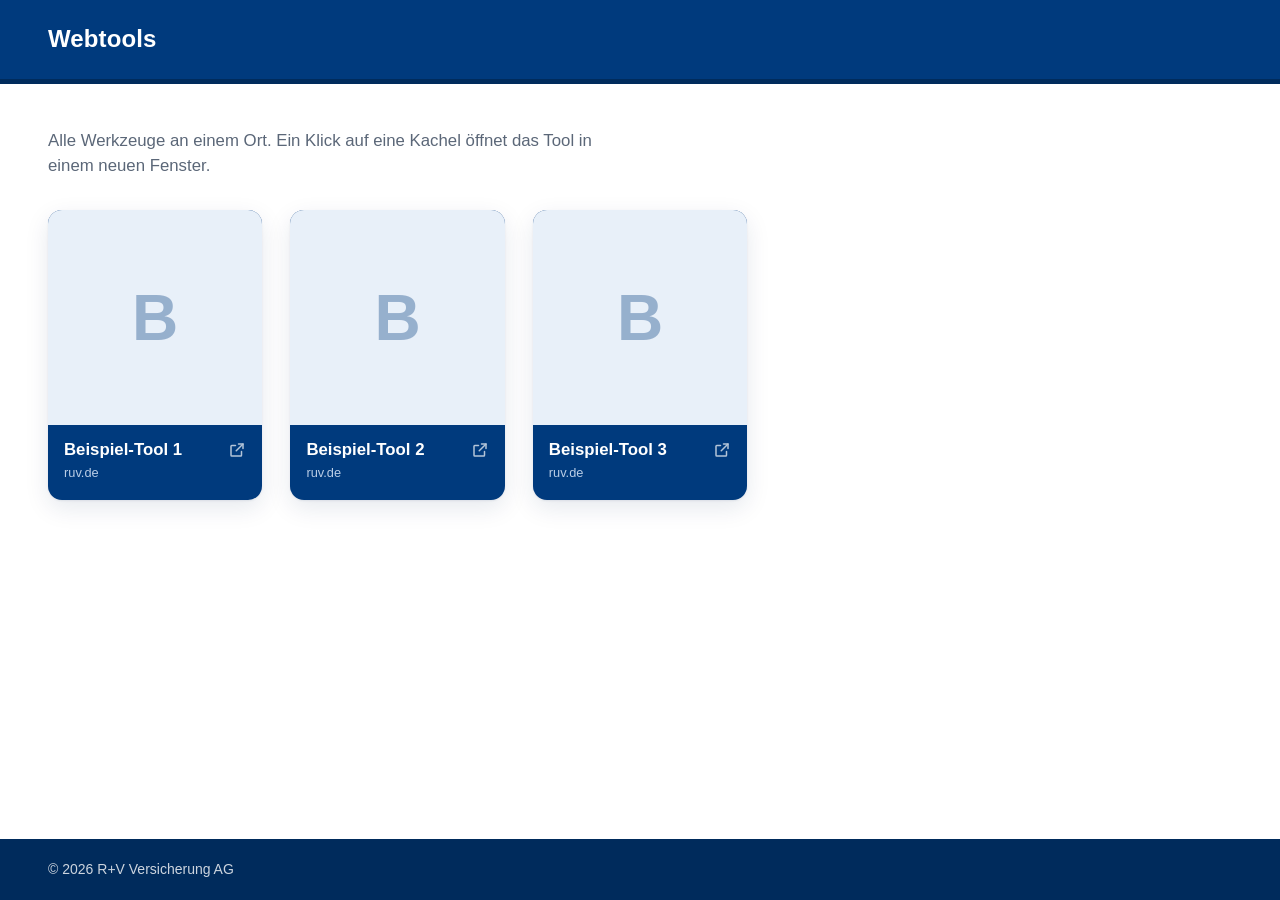
==== index.html @ e9f1e535 "Projekt aus webtools-repo.zip entpackt Inhalt der hochgeladenen ZIP (Webtools-Übersicht) als normale" ====
<!DOCTYPE html>
<html lang="de">
<head>
<meta charset="UTF-8">
<meta name="viewport" content="width=device-width, initial-scale=1">
<title>Webtools</title>
<link rel="stylesheet" href="assets/rv.css">
</head>
<body>
<header class="seitenkopf">
  <div class="innen">
    <div class="logo" id="logo"></div>
    <h1 id="seitentitel">Webtools</h1>
  </div>
</header>

<main>
  <p class="einleitung" id="einleitung"></p>
  <div class="raster" id="raster" aria-live="polite"></div>
</main>

<footer class="seitenfuss">
  <div class="innen" id="fusszeile">
    <span>© <span id="jahr"></span> R+V Versicherung AG</span>
  </div>
</footer>

<div class="meldung" id="meldung" role="status"></div>

<script src="assets/gemeinsam.js"></script>
<script>
(function(){
  var raster = document.getElementById("raster");

  WT.laden().then(function(cfg){
    WT.kopfAnwenden(cfg);
    document.title = cfg.titel;
    document.getElementById("einleitung").textContent = cfg.einleitung;
    raster.innerHTML = cfg.kacheln.length
      ? cfg.kacheln.map(WT.kachelHtml).join("")
      : '<div class="leer">Hier erscheinen bald die ersten Tools.</div>';
  }).catch(function(){
    WT.kopfAnwenden(WT.STANDARD);
    raster.innerHTML = '<div class="leer">Die Kacheln konnten nicht geladen werden. Bitte die Seite über den Webserver aufrufen und prüfen, ob daten/kacheln.json vorhanden ist.</div>';
  });

  /* Versteckter Zugang zu den Einstellungen */
  function einstellungen(){ location.href = "einstellungen.html"; }
  document.addEventListener("keydown", function(e){
    if (e.ctrlKey && e.altKey && e.key && e.key.toLowerCase() === "m"){ e.preventDefault(); einstellungen(); }
  });
  var klicks = 0, timer;
  document.getElementById("fusszeile").addEventListener("click", function(){
    klicks++; clearTimeout(timer);
    timer = setTimeout(function(){ klicks = 0; }, 1500);
    if (klicks >= 5) einstellungen();
  });
  if (location.hash === "#einstellungen") einstellungen();
})();
</script>
</body>
</html>
---- assets/rv.css ----
/* =====================================================================
   Webtools-Übersicht – Gestaltung im R+V-Stil
   Farbwerte bei Bedarf an das offizielle Brandbook angleichen.
   ===================================================================== */
:root{
  --rv-blau:#003A7D;
  --rv-blau-dunkel:#002B5C;
  --rv-blau-mittel:#0B5CAD;
  --rv-blau-hell:#E8F0F9;
  --rv-blau-text:#B9CDE6;
  --rv-orange:#F07D00;
  --text:#1A2433;
  --text-leise:#5B6778;
  --linie:#DCE3EC;
  --weiss:#FFFFFF;
  --gefahr:#B3261E;
  --erfolg:#1E7B3A;
  --radius:14px;
  --schatten:0 1px 2px rgba(0,43,92,.08),0 8px 24px rgba(0,43,92,.10);
  --schatten-hoch:0 2px 4px rgba(0,43,92,.10),0 16px 36px rgba(0,43,92,.18);
  /* Hausschrift eintragen, sobald per @font-face eingebunden */
  --schrift:"RV Sans","Source Sans Pro","Segoe UI",Arial,Helvetica,sans-serif;
}
*,*::before,*::after{box-sizing:border-box}
html,body{margin:0}
body{font-family:var(--schrift);color:var(--text);background:var(--weiss);line-height:1.5;
  min-height:100vh;display:flex;flex-direction:column;-webkit-font-smoothing:antialiased}
img{max-width:100%}

/* ---------- Kopf ---------- */
.seitenkopf{background:var(--rv-blau);color:var(--weiss);box-shadow:inset 0 -5px 0 var(--rv-blau-dunkel)}
.seitenkopf .innen{max-width:1240px;margin:0 auto;padding:18px 28px 23px;display:flex;align-items:center;gap:24px;min-height:84px}
.logo{display:flex;align-items:center;height:48px}
.logo img{max-height:48px;max-width:190px;display:block}
.logo:empty{display:none}
.seitenkopf h1{margin:0;font-size:1.5rem;font-weight:600;letter-spacing:.005em;line-height:1.2}
.seitenkopf .unterzeile{display:block;font-size:.9rem;font-weight:400;color:var(--rv-blau-text)}
.seitenkopf .aktionen{margin-left:auto;display:flex;gap:10px}

/* ---------- Inhalt ---------- */
main{flex:1;width:100%;max-width:1240px;margin:0 auto;padding:44px 28px 64px}
.einleitung{margin:0 0 32px;color:var(--text-leise);font-size:1.05rem;max-width:62ch}

/* ---------- Kacheln ---------- */
.raster{display:grid;grid-template-columns:repeat(auto-fill,minmax(200px,1fr));gap:28px}
.kachel{position:relative;display:flex;flex-direction:column;background:var(--rv-blau);color:var(--weiss);
  border-radius:var(--radius);overflow:hidden;text-decoration:none;box-shadow:var(--schatten);
  transition:transform .18s ease,box-shadow .18s ease}
.kachel::after{content:"";position:absolute;left:0;right:0;bottom:0;height:4px;background:var(--rv-orange);
  transform:scaleX(0);transform-origin:left;transition:transform .22s ease}
.kachel:hover{transform:translateY(-4px);box-shadow:var(--schatten-hoch)}
.kachel:hover::after,.kachel:focus-visible::after{transform:scaleX(1)}
.kachel:focus-visible{outline:3px solid var(--rv-orange);outline-offset:3px}
.kachel .bild{aspect-ratio:1/1;background:var(--rv-blau-hell);display:flex;align-items:center;justify-content:center;overflow:hidden}
.kachel .bild img{width:100%;height:100%;object-fit:cover;display:block}
.initiale{font-size:4rem;font-weight:700;color:var(--rv-blau);opacity:.35;line-height:1}
.kachel .inhalt{display:flex;align-items:flex-start;gap:10px;padding:14px 16px 18px}
.kachel .texte{flex:1;min-width:0}
.kachel h2{margin:0;font-size:1.05rem;font-weight:600;line-height:1.3}
.kachel .url{display:block;margin-top:2px;font-size:.8rem;color:var(--rv-blau-text);overflow:hidden;text-overflow:ellipsis;white-space:nowrap}
.kachel .extern{flex-shrink:0;width:18px;height:18px;margin-top:2px;opacity:.7}
.leer{padding:56px 24px;text-align:center;color:var(--text-leise);border:1px dashed var(--linie);border-radius:var(--radius)}

/* ---------- Fuß ---------- */
.seitenfuss{background:var(--rv-blau-dunkel);color:rgba(255,255,255,.8);font-size:.875rem}
.seitenfuss .innen{max-width:1240px;margin:0 auto;padding:20px 28px;display:flex;gap:16px;flex-wrap:wrap;justify-content:space-between;user-select:none;-webkit-user-select:none}

/* ---------- Bedienelemente ---------- */
.knopf{font:inherit;font-size:.95rem;font-weight:600;cursor:pointer;border-radius:8px;padding:9px 16px;
  border:1px solid var(--rv-blau);background:var(--weiss);color:var(--rv-blau);text-decoration:none;
  display:inline-flex;align-items:center;gap:8px;transition:background .15s,color .15s,border-color .15s}
.knopf:hover{background:var(--rv-blau-hell)}
.knopf.primaer{background:var(--rv-blau);color:var(--weiss)}
.knopf.primaer:hover{background:var(--rv-blau-mittel);border-color:var(--rv-blau-mittel)}
.knopf.akzent{background:var(--rv-orange);border-color:var(--rv-orange);color:var(--weiss)}
.knopf.akzent:hover{background:#D86F00;border-color:#D86F00}
.knopf.hell{background:transparent;border-color:rgba(255,255,255,.55);color:var(--weiss)}
.knopf.hell:hover{background:rgba(255,255,255,.12)}
.knopf.gefahr{border-color:var(--gefahr);color:var(--gefahr)}
.knopf.gefahr:hover{background:#FBECEB}
.knopf.klein{padding:6px 10px;font-size:.85rem;font-weight:500}
.knopf.symbol{padding:6px 9px;min-width:34px;justify-content:center}
.knopf:disabled{opacity:.45;cursor:default}
.knopf:focus-visible,input:focus-visible,textarea:focus-visible{outline:3px solid var(--rv-orange);outline-offset:2px}

label{display:block;font-size:.875rem;font-weight:600;margin:16px 0 6px}
input[type=text],input[type=url],textarea{width:100%;padding:10px 12px;border:1px solid var(--linie);border-radius:8px;font:inherit;color:var(--text);background:var(--weiss)}
input[type=text]:focus,input[type=url]:focus,textarea:focus{border-color:var(--rv-blau-mittel)}
textarea{resize:vertical;min-height:70px}
.hinweis{font-size:.85rem;color:var(--text-leise);margin:6px 0 0}
.versteckt{display:none !important}

/* ---------- Einstellungen ---------- */
.statusleiste{position:sticky;top:0;z-index:20;background:var(--weiss);border-bottom:1px solid var(--linie)}
.statusleiste .innen{max-width:1240px;margin:0 auto;padding:12px 28px;display:flex;align-items:center;gap:12px;flex-wrap:wrap}
.statustext{display:flex;align-items:center;gap:8px;font-size:.95rem;margin-right:auto}
.punkt{width:10px;height:10px;border-radius:50%;background:var(--erfolg);flex-shrink:0}
.punkt.offen{background:var(--rv-orange)}

.einst-raster{display:grid;grid-template-columns:minmax(0,1.15fr) minmax(0,1fr);gap:28px;align-items:start}
@media (max-width:920px){.einst-raster{grid-template-columns:1fr}}
.feld{background:var(--weiss);border:1px solid var(--linie);border-radius:var(--radius);padding:24px}
.feld + .feld{margin-top:28px}
.feld h2{margin:0;font-size:1.2rem;color:var(--rv-blau)}
.feldkopf{display:flex;align-items:center;justify-content:space-between;gap:12px;margin-bottom:16px}

.liste{list-style:none;margin:0;padding:0;display:flex;flex-direction:column;gap:8px}
.eintrag{display:flex;align-items:center;gap:12px;padding:10px 12px;border:1px solid var(--linie);border-radius:10px;background:var(--weiss);transition:border-color .15s,background .15s}
.eintrag.aktiv{border-color:var(--rv-blau);background:var(--rv-blau-hell)}
.eintrag.ziehen{opacity:.4}
.eintrag.ziel{border-color:var(--rv-orange);box-shadow:0 0 0 2px rgba(240,125,0,.25)}
.griff{cursor:grab;color:var(--text-leise);font-size:1.1rem;line-height:1;padding:4px;user-select:none}
.mini{width:48px;height:48px;border-radius:8px;object-fit:cover;background:var(--rv-blau-hell);flex-shrink:0;display:flex;align-items:center;justify-content:center;color:var(--rv-blau);font-weight:700}
.eintrag .texte{flex:1;min-width:0}
.eintrag .titel{font-weight:600;overflow:hidden;text-overflow:ellipsis;white-space:nowrap}
.eintrag .url{font-size:.8rem;color:var(--text-leise);overflow:hidden;text-overflow:ellipsis;white-space:nowrap}
.eintrag .knoepfe{display:flex;gap:6px;flex-wrap:wrap;justify-content:flex-end}
@media (max-width:560px){.eintrag{flex-wrap:wrap}.eintrag .knoepfe{width:100%}}

.bildfeld{display:flex;gap:18px;align-items:center;flex-wrap:wrap}
.bildvorschau{width:140px;height:140px;border-radius:12px;background:var(--rv-blau-hell);overflow:hidden;display:flex;align-items:center;justify-content:center;flex-shrink:0;border:1px solid var(--linie);color:var(--text-leise);font-size:.85rem;text-align:center;padding:0}
.bildvorschau img{width:100%;height:100%;object-fit:cover}
.bildknoepfe{display:flex;flex-direction:column;gap:8px;align-items:flex-start}
.formfuss{display:flex;gap:10px;flex-wrap:wrap;margin-top:24px;padding-top:20px;border-top:1px solid var(--linie)}

.logovorschau{height:56px;min-width:120px;padding:8px 12px;border-radius:8px;background:var(--rv-blau);display:inline-flex;align-items:center;color:var(--rv-blau-text);font-size:.85rem}
.logovorschau img{max-height:40px}

/* ---------- Zuschnitt-Dialog ---------- */
dialog.zuschnitt{border:none;border-radius:18px;padding:0;width:min(480px,94vw);box-shadow:0 24px 64px rgba(0,20,50,.35)}
dialog.zuschnitt::backdrop{background:rgba(0,27,60,.6)}
.zuschnitt .kopfzeile{background:var(--rv-blau);color:var(--weiss);padding:16px 22px}
.zuschnitt .kopfzeile h3{margin:0;font-size:1.1rem}
.zuschnitt .kopfzeile p{margin:2px 0 0;font-size:.85rem;color:var(--rv-blau-text)}
.zuschnitt .koerper{padding:20px 22px}
.buehne{position:relative;width:100%;aspect-ratio:1/1;border-radius:12px;overflow:hidden;background:#0d1b2e;cursor:grab;touch-action:none}
.buehne.aktiv{cursor:grabbing}
.buehne canvas{width:100%;height:100%;display:block}
.buehne .drittel{position:absolute;inset:0;pointer-events:none;border-radius:12px;box-shadow:inset 0 0 0 2px rgba(255,255,255,.85);
  background-image:linear-gradient(90deg,transparent calc(33.333% - .5px),rgba(255,255,255,.4) calc(33.333% - .5px),rgba(255,255,255,.4) calc(33.333% + .5px),transparent calc(33.333% + .5px),transparent calc(66.666% - .5px),rgba(255,255,255,.4) calc(66.666% - .5px),rgba(255,255,255,.4) calc(66.666% + .5px),transparent calc(66.666% + .5px)),
  linear-gradient(transparent calc(33.333% - .5px),rgba(255,255,255,.4) calc(33.333% - .5px),rgba(255,255,255,.4) calc(33.333% + .5px),transparent calc(33.333% + .5px),transparent calc(66.666% - .5px),rgba(255,255,255,.4) calc(66.666% - .5px),rgba(255,255,255,.4) calc(66.666% + .5px),transparent calc(66.666% + .5px))}
.zoomzeile{display:flex;align-items:center;gap:12px;margin-top:16px}
.zoomzeile input{flex:1;accent-color:var(--rv-blau)}
.zoomzeile span{color:var(--text-leise);font-size:1.15rem;width:18px;text-align:center;user-select:none}
.zuschnitt .fuss{display:flex;justify-content:flex-end;gap:10px;padding:0 22px 20px}

.meldung{position:fixed;left:50%;bottom:28px;transform:translateX(-50%) translateY(20px);opacity:0;pointer-events:none;
  background:var(--rv-blau-dunkel);color:var(--weiss);padding:12px 20px;border-radius:10px;box-shadow:var(--schatten-hoch);
  max-width:90vw;z-index:1000;transition:opacity .2s,transform .2s}
.meldung.sichtbar{opacity:1;transform:translateX(-50%) translateY(0)}
.meldung.fehler{background:var(--gefahr)}

@media (max-width:600px){
  .seitenkopf h1{font-size:1.2rem}
  main{padding:28px 18px 48px}
  .seitenkopf .innen,.seitenfuss .innen,.statusleiste .innen{padding-left:18px;padding-right:18px}
  .raster{grid-template-columns:repeat(auto-fill,minmax(150px,1fr));gap:18px}
}
@media (prefers-reduced-motion:reduce){
  .kachel,.kachel::after,.meldung{transition:none}
  .kachel:hover{transform:none}
}
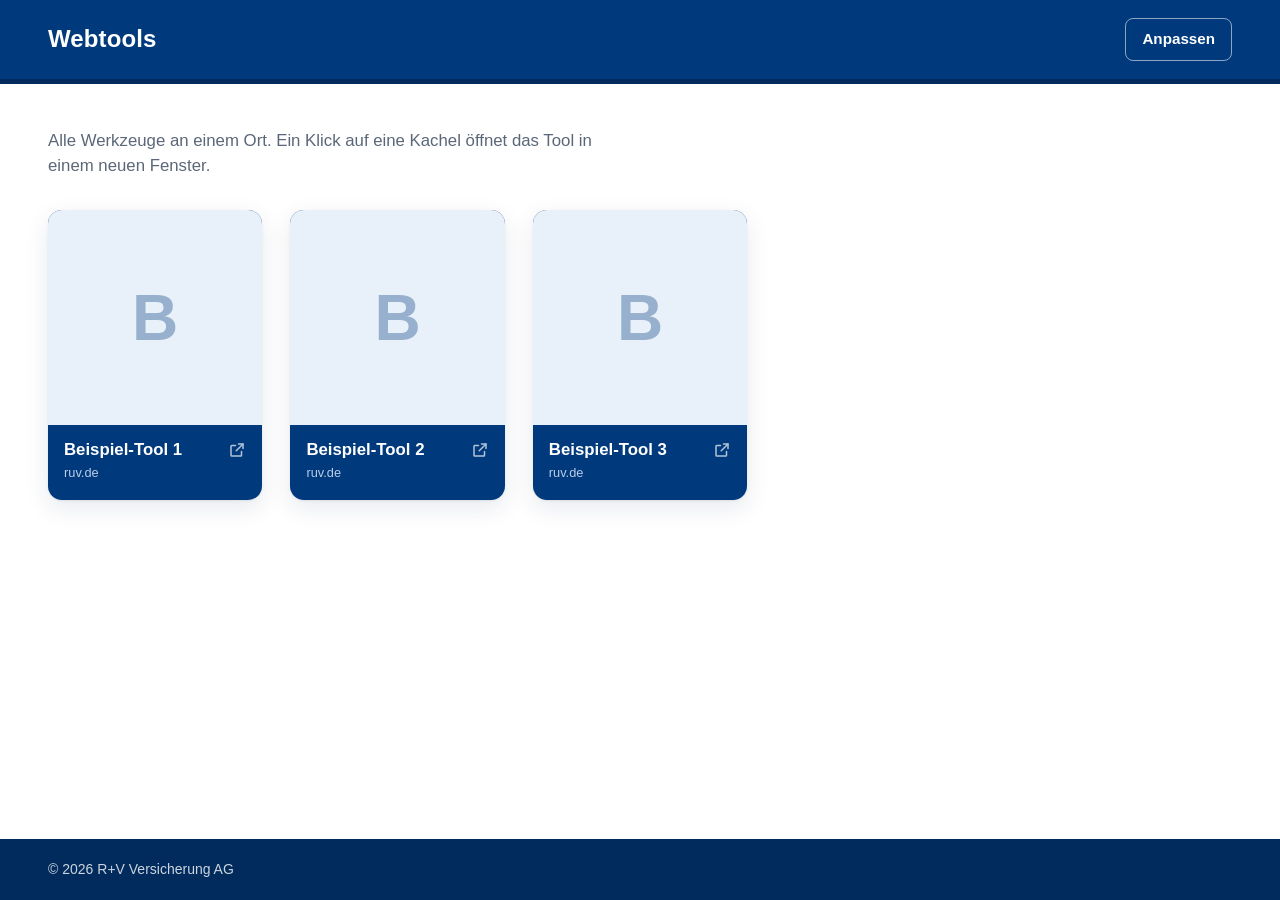
==== commit 4a0bcee3: "Knopf „Anpassen“ auf der Übersicht Die Einstellungen sind jetzt direkt über einen sichtbaren Knopf o" ====
--- a/index.html
+++ b/index.html
@@ -11,6 +11,7 @@
   <div class="innen">
     <div class="logo" id="logo"></div>
     <h1 id="seitentitel">Webtools</h1>
+    <div class="aktionen"><a class="knopf hell" href="einstellungen.html">Anpassen</a></div>
   </div>
 </header>
 
@@ -44,7 +45,7 @@
     raster.innerHTML = '<div class="leer">Die Kacheln konnten nicht geladen werden. Bitte die Seite über den Webserver aufrufen und prüfen, ob daten/kacheln.json vorhanden ist.</div>';
   });
 
-  /* Versteckter Zugang zu den Einstellungen */
+  /* Zusätzliche Wege zu den Einstellungen (neben dem Knopf „Anpassen“) */
   function einstellungen(){ location.href = "einstellungen.html"; }
   document.addEventListener("keydown", function(e){
     if (e.ctrlKey && e.altKey && e.key && e.key.toLowerCase() === "m"){ e.preventDefault(); einstellungen(); }
--- a/assets/rv.css
+++ b/assets/rv.css
@@ -78,14 +78,16 @@
 .knopf.hell:hover{background:rgba(255,255,255,.12)}
 .knopf.gefahr{border-color:var(--gefahr);color:var(--gefahr)}
 .knopf.gefahr:hover{background:#FBECEB}
+.knopf.gefahr-voll{background:var(--gefahr);border-color:var(--gefahr);color:var(--weiss)}
+.knopf.gefahr-voll:hover{background:#8F1E18;border-color:#8F1E18}
 .knopf.klein{padding:6px 10px;font-size:.85rem;font-weight:500}
 .knopf.symbol{padding:6px 9px;min-width:34px;justify-content:center}
 .knopf:disabled{opacity:.45;cursor:default}
 .knopf:focus-visible,input:focus-visible,textarea:focus-visible{outline:3px solid var(--rv-orange);outline-offset:2px}
 
 label{display:block;font-size:.875rem;font-weight:600;margin:16px 0 6px}
-input[type=text],input[type=url],textarea{width:100%;padding:10px 12px;border:1px solid var(--linie);border-radius:8px;font:inherit;color:var(--text);background:var(--weiss)}
-input[type=text]:focus,input[type=url]:focus,textarea:focus{border-color:var(--rv-blau-mittel)}
+input[type=text],input[type=url],input[type=password],textarea{width:100%;padding:10px 12px;border:1px solid var(--linie);border-radius:8px;font:inherit;color:var(--text);background:var(--weiss)}
+input[type=text]:focus,input[type=url]:focus,input[type=password]:focus,textarea:focus{border-color:var(--rv-blau-mittel)}
 textarea{resize:vertical;min-height:70px}
 .hinweis{font-size:.85rem;color:var(--text-leise);margin:6px 0 0}
 .versteckt{display:none !important}
@@ -96,6 +98,8 @@
 .statustext{display:flex;align-items:center;gap:8px;font-size:.95rem;margin-right:auto}
 .punkt{width:10px;height:10px;border-radius:50%;background:var(--erfolg);flex-shrink:0}
 .punkt.offen{background:var(--rv-orange)}
+
+.serverhinweis{margin:0 0 28px;padding:12px 16px;border:1px solid var(--rv-orange);border-left-width:5px;border-radius:8px;background:#FFF4E6;font-size:.95rem}
 
 .einst-raster{display:grid;grid-template-columns:minmax(0,1.15fr) minmax(0,1fr);gap:28px;align-items:start}
 @media (max-width:920px){.einst-raster{grid-template-columns:1fr}}
@@ -109,7 +113,8 @@
 .eintrag.aktiv{border-color:var(--rv-blau);background:var(--rv-blau-hell)}
 .eintrag.ziehen{opacity:.4}
 .eintrag.ziel{border-color:var(--rv-orange);box-shadow:0 0 0 2px rgba(240,125,0,.25)}
-.griff{cursor:grab;color:var(--text-leise);font-size:1.1rem;line-height:1;padding:4px;user-select:none}
+.griff{cursor:grab;color:var(--text-leise);font-size:1.1rem;line-height:1;padding:8px 6px;margin:-4px 0;user-select:none;-webkit-user-select:none;touch-action:none}
+.eintrag.ziehen .griff{cursor:grabbing}
 .mini{width:48px;height:48px;border-radius:8px;object-fit:cover;background:var(--rv-blau-hell);flex-shrink:0;display:flex;align-items:center;justify-content:center;color:var(--rv-blau);font-weight:700}
 .eintrag .texte{flex:1;min-width:0}
 .eintrag .titel{font-weight:600;overflow:hidden;text-overflow:ellipsis;white-space:nowrap}
@@ -126,13 +131,16 @@
 .logovorschau{height:56px;min-width:120px;padding:8px 12px;border-radius:8px;background:var(--rv-blau);display:inline-flex;align-items:center;color:var(--rv-blau-text);font-size:.85rem}
 .logovorschau img{max-height:40px}
 
-/* ---------- Zuschnitt-Dialog ---------- */
-dialog.zuschnitt{border:none;border-radius:18px;padding:0;width:min(480px,94vw);box-shadow:0 24px 64px rgba(0,20,50,.35)}
-dialog.zuschnitt::backdrop{background:rgba(0,27,60,.6)}
-.zuschnitt .kopfzeile{background:var(--rv-blau);color:var(--weiss);padding:16px 22px}
-.zuschnitt .kopfzeile h3{margin:0;font-size:1.1rem}
+/* ---------- Dialoge (Zuschnitt, Passwort) ---------- */
+dialog.zuschnitt,dialog.fenster{border:none;border-radius:18px;padding:0;width:min(480px,94vw);box-shadow:0 24px 64px rgba(0,20,50,.35)}
+dialog.fenster{width:min(400px,94vw)}
+dialog.zuschnitt::backdrop,dialog.fenster::backdrop{background:rgba(0,27,60,.6)}
+.zuschnitt .kopfzeile,.fenster .kopfzeile{background:var(--rv-blau);color:var(--weiss);padding:16px 22px}
+.zuschnitt .kopfzeile h3,.fenster .kopfzeile h3{margin:0;font-size:1.1rem}
 .zuschnitt .kopfzeile p{margin:2px 0 0;font-size:.85rem;color:var(--rv-blau-text)}
-.zuschnitt .koerper{padding:20px 22px}
+.zuschnitt .koerper,.fenster .koerper{padding:20px 22px}
+.fenster .koerper .hinweis{margin:0}
+.fragetext{margin:0;white-space:pre-line;line-height:1.5}
 .buehne{position:relative;width:100%;aspect-ratio:1/1;border-radius:12px;overflow:hidden;background:#0d1b2e;cursor:grab;touch-action:none}
 .buehne.aktiv{cursor:grabbing}
 .buehne canvas{width:100%;height:100%;display:block}
@@ -142,7 +150,7 @@
 .zoomzeile{display:flex;align-items:center;gap:12px;margin-top:16px}
 .zoomzeile input{flex:1;accent-color:var(--rv-blau)}
 .zoomzeile span{color:var(--text-leise);font-size:1.15rem;width:18px;text-align:center;user-select:none}
-.zuschnitt .fuss{display:flex;justify-content:flex-end;gap:10px;padding:0 22px 20px}
+.zuschnitt .fuss,.fenster .fuss{display:flex;justify-content:flex-end;gap:10px;padding:0 22px 20px}
 
 .meldung{position:fixed;left:50%;bottom:28px;transform:translateX(-50%) translateY(20px);opacity:0;pointer-events:none;
   background:var(--rv-blau-dunkel);color:var(--weiss);padding:12px 20px;border-radius:10px;box-shadow:var(--schatten-hoch);
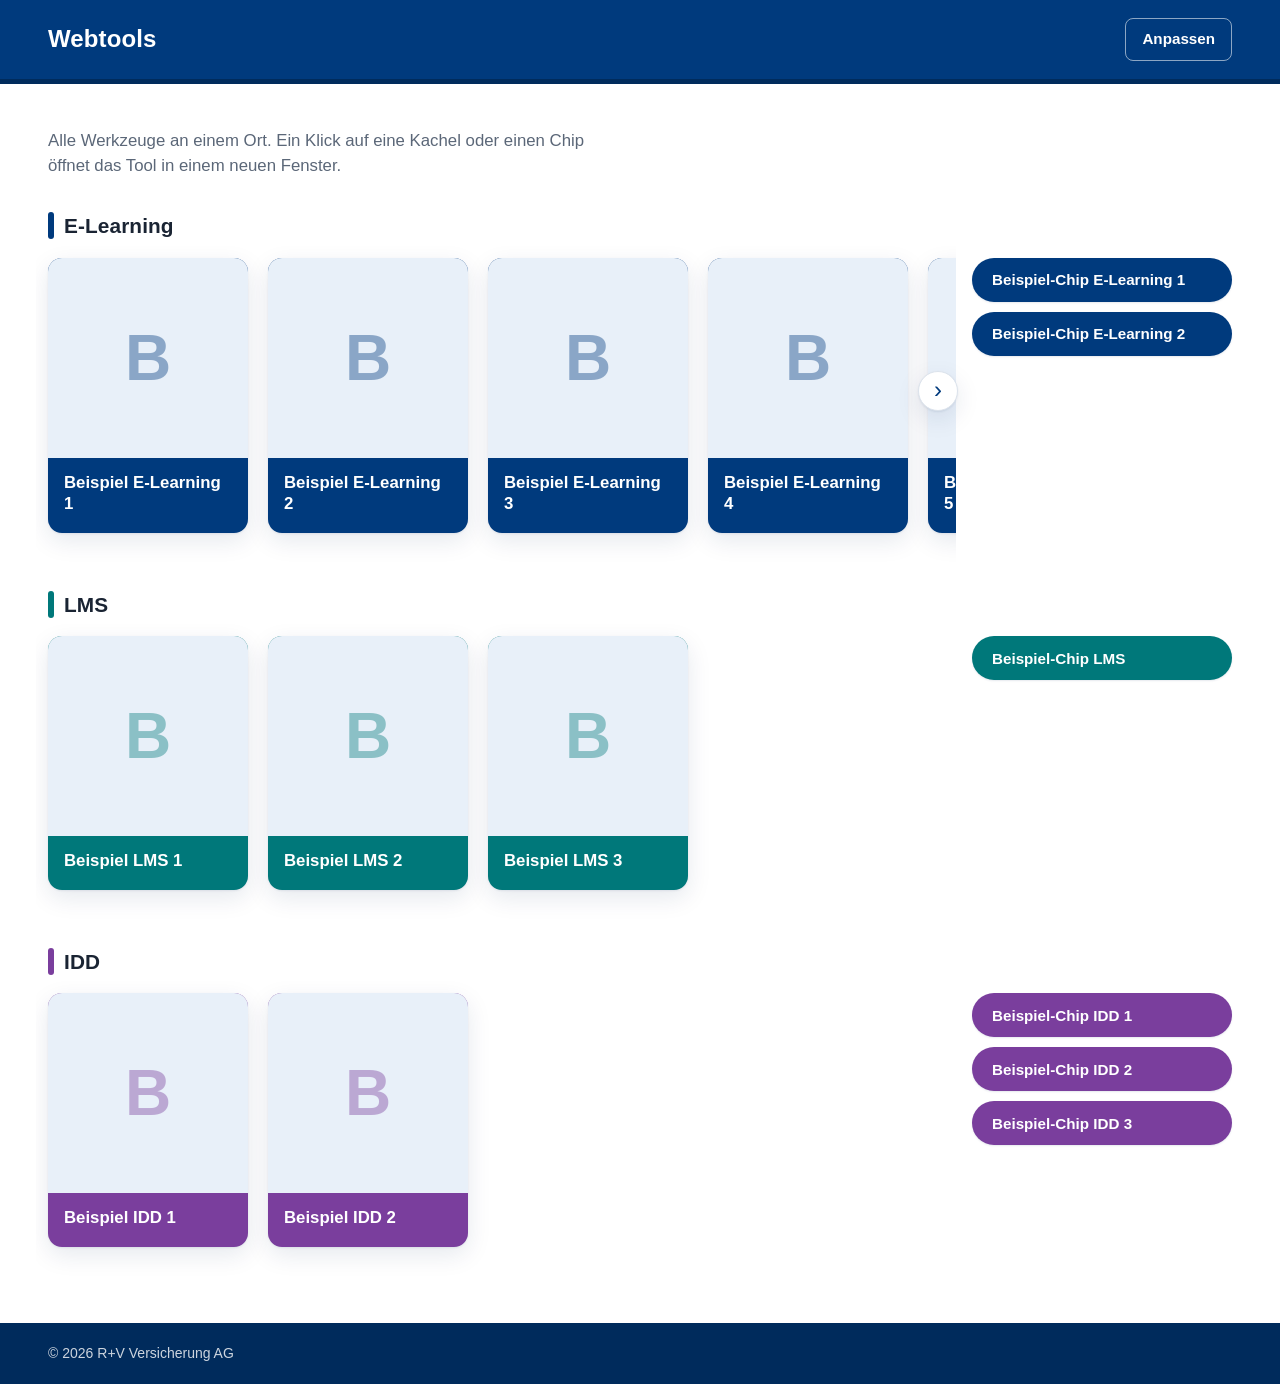
==== commit dca14e7c: "Kategorien E-Learning, LMS und IDD mit Kachelreihen und Chips Übersicht: - Je Kategorie eine Reihe (" ====
--- a/index.html
+++ b/index.html
@@ -17,7 +17,7 @@
 
 <main>
   <p class="einleitung" id="einleitung"></p>
-  <div class="raster" id="raster" aria-live="polite"></div>
+  <div class="uebersicht" id="uebersicht" aria-live="polite"></div>
 </main>
 
 <footer class="seitenfuss">
@@ -31,18 +31,17 @@
 <script src="assets/gemeinsam.js"></script>
 <script>
 (function(){
-  var raster = document.getElementById("raster");
+  var uebersicht = document.getElementById("uebersicht");
 
   WT.laden().then(function(cfg){
     WT.kopfAnwenden(cfg);
     document.title = cfg.titel;
     document.getElementById("einleitung").textContent = cfg.einleitung;
-    raster.innerHTML = cfg.kacheln.length
-      ? cfg.kacheln.map(WT.kachelHtml).join("")
-      : '<div class="leer">Hier erscheinen bald die ersten Tools.</div>';
+    uebersicht.innerHTML = WT.uebersichtHtml(cfg);
+    WT.reihenAktivieren(uebersicht);
   }).catch(function(){
     WT.kopfAnwenden(WT.STANDARD);
-    raster.innerHTML = '<div class="leer">Die Kacheln konnten nicht geladen werden. Bitte die Seite über den Webserver aufrufen und prüfen, ob daten/kacheln.json vorhanden ist.</div>';
+    uebersicht.innerHTML = '<div class="leer">Die Kacheln konnten nicht geladen werden. Bitte die Seite über den Webserver aufrufen und prüfen, ob daten/kacheln.json vorhanden ist.</div>';
   });
 
   /* Zusätzliche Wege zu den Einstellungen (neben dem Knopf „Anpassen“) */
--- a/assets/rv.css
+++ b/assets/rv.css
@@ -41,9 +41,32 @@
 main{flex:1;width:100%;max-width:1240px;margin:0 auto;padding:44px 28px 64px}
 .einleitung{margin:0 0 32px;color:var(--text-leise);font-size:1.05rem;max-width:62ch}
 
+/* ---------- Übersicht: eine Reihe je Kategorie ---------- */
+.uebersicht{display:flex;flex-direction:column;gap:44px}
+.kategorie{--kat:var(--rv-blau);--kat-text:var(--weiss);min-width:0}
+.kat-titel{display:flex;align-items:center;gap:10px;margin:0 0 16px;font-size:1.3rem;font-weight:700;color:var(--text);letter-spacing:.005em}
+.kat-titel::before{content:"";width:6px;height:1.3em;border-radius:3px;background:var(--kat)}
+.kat-inhalt{display:grid;grid-template-columns:minmax(0,1fr) 260px;gap:28px;align-items:start}
+.kategorie.ohne-chips .kat-inhalt,.kategorie.ohne-kacheln .kat-inhalt{grid-template-columns:minmax(0,1fr)}
+.kategorie.ohne-kacheln .chips{max-width:360px}
+
+/* Kachelspur: waagerecht blätterbar */
+.reihe{position:relative;min-width:0}
+.spur{display:flex;gap:20px;overflow-x:auto;scroll-snap-type:x mandatory;scroll-padding:0 12px;padding:12px 12px 34px;margin:-12px -12px -22px;
+  scrollbar-width:thin;scrollbar-color:var(--linie) transparent;overscroll-behavior-x:contain}
+.spur::-webkit-scrollbar{height:8px}
+.spur::-webkit-scrollbar-thumb{background:var(--linie);border-radius:4px}
+.blaettern{position:absolute;top:calc(50% - 30px);z-index:2;width:40px;height:40px;border-radius:50%;border:1px solid var(--linie);
+  background:var(--weiss);color:var(--rv-blau);font:inherit;font-size:1.5rem;line-height:1;cursor:pointer;box-shadow:var(--schatten);
+  display:flex;align-items:center;justify-content:center;padding:0 0 3px}
+.blaettern[hidden]{display:none}
+.blaettern:hover{background:var(--rv-blau-hell)}
+.blaettern:focus-visible{outline:3px solid var(--rv-orange);outline-offset:2px}
+.blaettern.zurueck{left:-14px}
+.blaettern.vor{right:-14px}
+
 /* ---------- Kacheln ---------- */
-.raster{display:grid;grid-template-columns:repeat(auto-fill,minmax(200px,1fr));gap:28px}
-.kachel{position:relative;display:flex;flex-direction:column;background:var(--rv-blau);color:var(--weiss);
+.kachel{position:relative;flex:0 0 200px;scroll-snap-align:start;display:flex;flex-direction:column;background:var(--kat);color:var(--kat-text);
   border-radius:var(--radius);overflow:hidden;text-decoration:none;box-shadow:var(--schatten);
   transition:transform .18s ease,box-shadow .18s ease}
 .kachel::after{content:"";position:absolute;left:0;right:0;bottom:0;height:4px;background:var(--rv-orange);
@@ -53,13 +76,26 @@
 .kachel:focus-visible{outline:3px solid var(--rv-orange);outline-offset:3px}
 .kachel .bild{aspect-ratio:1/1;background:var(--rv-blau-hell);display:flex;align-items:center;justify-content:center;overflow:hidden}
 .kachel .bild img{width:100%;height:100%;object-fit:cover;display:block}
-.initiale{font-size:4rem;font-weight:700;color:var(--rv-blau);opacity:.35;line-height:1}
-.kachel .inhalt{display:flex;align-items:flex-start;gap:10px;padding:14px 16px 18px}
-.kachel .texte{flex:1;min-width:0}
-.kachel h2{margin:0;font-size:1.05rem;font-weight:600;line-height:1.3}
-.kachel .url{display:block;margin-top:2px;font-size:.8rem;color:var(--rv-blau-text);overflow:hidden;text-overflow:ellipsis;white-space:nowrap}
-.kachel .extern{flex-shrink:0;width:18px;height:18px;margin-top:2px;opacity:.7}
+.initiale{font-size:4rem;font-weight:700;color:var(--kat);opacity:.4;line-height:1}
+.kachel .inhalt{flex:1;padding:14px 16px 18px}
+.kachel h3{margin:0;font-size:1.05rem;font-weight:600;line-height:1.3;overflow-wrap:anywhere}
+
+/* ---------- Chips ---------- */
+.chips{list-style:none;margin:0;padding:0;display:flex;flex-direction:column;gap:10px}
+.chip{display:flex;align-items:center;min-height:44px;padding:10px 20px;border-radius:999px;background:var(--kat);color:var(--kat-text);
+  font-weight:600;font-size:.95rem;line-height:1.3;text-decoration:none;box-shadow:0 1px 2px rgba(0,43,92,.10);
+  transition:transform .15s ease,box-shadow .15s ease,filter .15s ease}
+.chip span{overflow-wrap:anywhere}
+.chip:hover{transform:translateX(3px);box-shadow:var(--schatten);filter:brightness(1.08)}
+.chip:focus-visible{outline:3px solid var(--rv-orange);outline-offset:2px}
+
 .leer{padding:56px 24px;text-align:center;color:var(--text-leise);border:1px dashed var(--linie);border-radius:var(--radius)}
+
+@media (max-width:760px){
+  .kat-inhalt{grid-template-columns:minmax(0,1fr)}
+  .kategorie.ohne-kacheln .chips{max-width:none}
+  .blaettern{display:none}
+}
 
 /* ---------- Fuß ---------- */
 .seitenfuss{background:var(--rv-blau-dunkel);color:rgba(255,255,255,.8);font-size:.875rem}
@@ -83,11 +119,11 @@
 .knopf.klein{padding:6px 10px;font-size:.85rem;font-weight:500}
 .knopf.symbol{padding:6px 9px;min-width:34px;justify-content:center}
 .knopf:disabled{opacity:.45;cursor:default}
-.knopf:focus-visible,input:focus-visible,textarea:focus-visible{outline:3px solid var(--rv-orange);outline-offset:2px}
+.knopf:focus-visible,input:focus-visible,select:focus-visible,textarea:focus-visible{outline:3px solid var(--rv-orange);outline-offset:2px}
 
 label{display:block;font-size:.875rem;font-weight:600;margin:16px 0 6px}
-input[type=text],input[type=url],input[type=password],textarea{width:100%;padding:10px 12px;border:1px solid var(--linie);border-radius:8px;font:inherit;color:var(--text);background:var(--weiss)}
-input[type=text]:focus,input[type=url]:focus,input[type=password]:focus,textarea:focus{border-color:var(--rv-blau-mittel)}
+input[type=text],input[type=url],select,textarea{width:100%;padding:10px 12px;border:1px solid var(--linie);border-radius:8px;font:inherit;color:var(--text);background:var(--weiss)}
+input[type=text]:focus,input[type=url]:focus,select:focus,textarea:focus{border-color:var(--rv-blau-mittel)}
 textarea{resize:vertical;min-height:70px}
 .hinweis{font-size:.85rem;color:var(--text-leise);margin:6px 0 0}
 .versteckt{display:none !important}
@@ -122,6 +158,34 @@
 .eintrag .knoepfe{display:flex;gap:6px;flex-wrap:wrap;justify-content:flex-end}
 @media (max-width:560px){.eintrag{flex-wrap:wrap}.eintrag .knoepfe{width:100%}}
 
+/* Gruppen nach Kategorie */
+.gruppe{--kat:var(--rv-blau);--kat-text:var(--weiss)}
+.gruppe + .gruppe{margin-top:22px}
+.gruppenkopf{display:flex;align-items:center;gap:8px;margin:0 0 10px;font-size:1rem;color:var(--text)}
+.gruppenkopf::before{content:"";width:5px;height:1.1em;border-radius:3px;background:var(--kat)}
+.untergruppe + .untergruppe{margin-top:12px}
+.unterkopf{font-size:.75rem;font-weight:600;letter-spacing:.06em;text-transform:uppercase;color:var(--text-leise);margin:0 0 6px}
+.gruppe-leer{margin:0;padding:10px 12px;border:1px dashed var(--linie);border-radius:10px;color:var(--text-leise);font-size:.875rem}
+.mini.chipmini{height:22px;border-radius:999px;background:var(--kat)}
+.eintrag .mini:not(img){color:var(--kat)}
+
+/* Kategorien: Farbtöne */
+.kategorienliste{display:flex;flex-direction:column;gap:10px;margin-top:12px}
+.katzeile{display:flex;align-items:center;gap:10px;flex-wrap:wrap}
+.katprobe{flex:1 1 140px;min-width:0;padding:8px 16px;border-radius:999px;background:var(--kat);color:var(--kat-text);font-weight:600;font-size:.95rem}
+.katzeile input[type=color]{width:44px;height:38px;padding:3px;border:1px solid var(--linie);border-radius:8px;background:var(--weiss);cursor:pointer}
+.katzeile .hexfeld{width:96px;font-family:ui-monospace,Consolas,monospace;font-size:.9rem;text-transform:uppercase}
+.hexfeld.ungueltig{border-color:var(--gefahr)}
+@media (max-width:600px){.katprobe{flex-basis:100%}}
+
+/* Art: Kachel oder Chip */
+.umschalter{border:none;margin:0;padding:0;display:flex;flex-wrap:wrap;gap:8px}
+.umschalter legend{display:block;font-size:.875rem;font-weight:600;margin:0 0 6px;padding:0}
+.umschalter label{display:inline-flex;align-items:center;gap:8px;margin:0;padding:8px 14px;border:1px solid var(--linie);border-radius:8px;font-weight:600;cursor:pointer}
+.umschalter label:has(input:checked){border-color:var(--rv-blau);background:var(--rv-blau-hell)}
+.umschalter input{accent-color:var(--rv-blau);margin:0}
+.umschalter .erklaerung{font-weight:400;font-size:.8rem;color:var(--text-leise)}
+
 .bildfeld{display:flex;gap:18px;align-items:center;flex-wrap:wrap}
 .bildvorschau{width:140px;height:140px;border-radius:12px;background:var(--rv-blau-hell);overflow:hidden;display:flex;align-items:center;justify-content:center;flex-shrink:0;border:1px solid var(--linie);color:var(--text-leise);font-size:.85rem;text-align:center;padding:0}
 .bildvorschau img{width:100%;height:100%;object-fit:cover}
@@ -131,7 +195,7 @@
 .logovorschau{height:56px;min-width:120px;padding:8px 12px;border-radius:8px;background:var(--rv-blau);display:inline-flex;align-items:center;color:var(--rv-blau-text);font-size:.85rem}
 .logovorschau img{max-height:40px}
 
-/* ---------- Dialoge (Zuschnitt, Passwort) ---------- */
+/* ---------- Dialoge (Zuschnitt, Rückfragen) ---------- */
 dialog.zuschnitt,dialog.fenster{border:none;border-radius:18px;padding:0;width:min(480px,94vw);box-shadow:0 24px 64px rgba(0,20,50,.35)}
 dialog.fenster{width:min(400px,94vw)}
 dialog.zuschnitt::backdrop,dialog.fenster::backdrop{background:rgba(0,27,60,.6)}
@@ -162,9 +226,12 @@
   .seitenkopf h1{font-size:1.2rem}
   main{padding:28px 18px 48px}
   .seitenkopf .innen,.seitenfuss .innen,.statusleiste .innen{padding-left:18px;padding-right:18px}
-  .raster{grid-template-columns:repeat(auto-fill,minmax(150px,1fr));gap:18px}
+  .kachel{flex-basis:160px}
+  .spur{gap:14px;margin-left:-18px;margin-right:-18px;padding-left:18px;padding-right:18px;scroll-padding:0 18px}
+  .uebersicht{gap:36px}
 }
 @media (prefers-reduced-motion:reduce){
-  .kachel,.kachel::after,.meldung{transition:none}
-  .kachel:hover{transform:none}
-}
+  .kachel,.kachel::after,.chip,.meldung{transition:none}
+  .kachel:hover,.chip:hover{transform:none}
+  .spur{scroll-behavior:auto}
+}
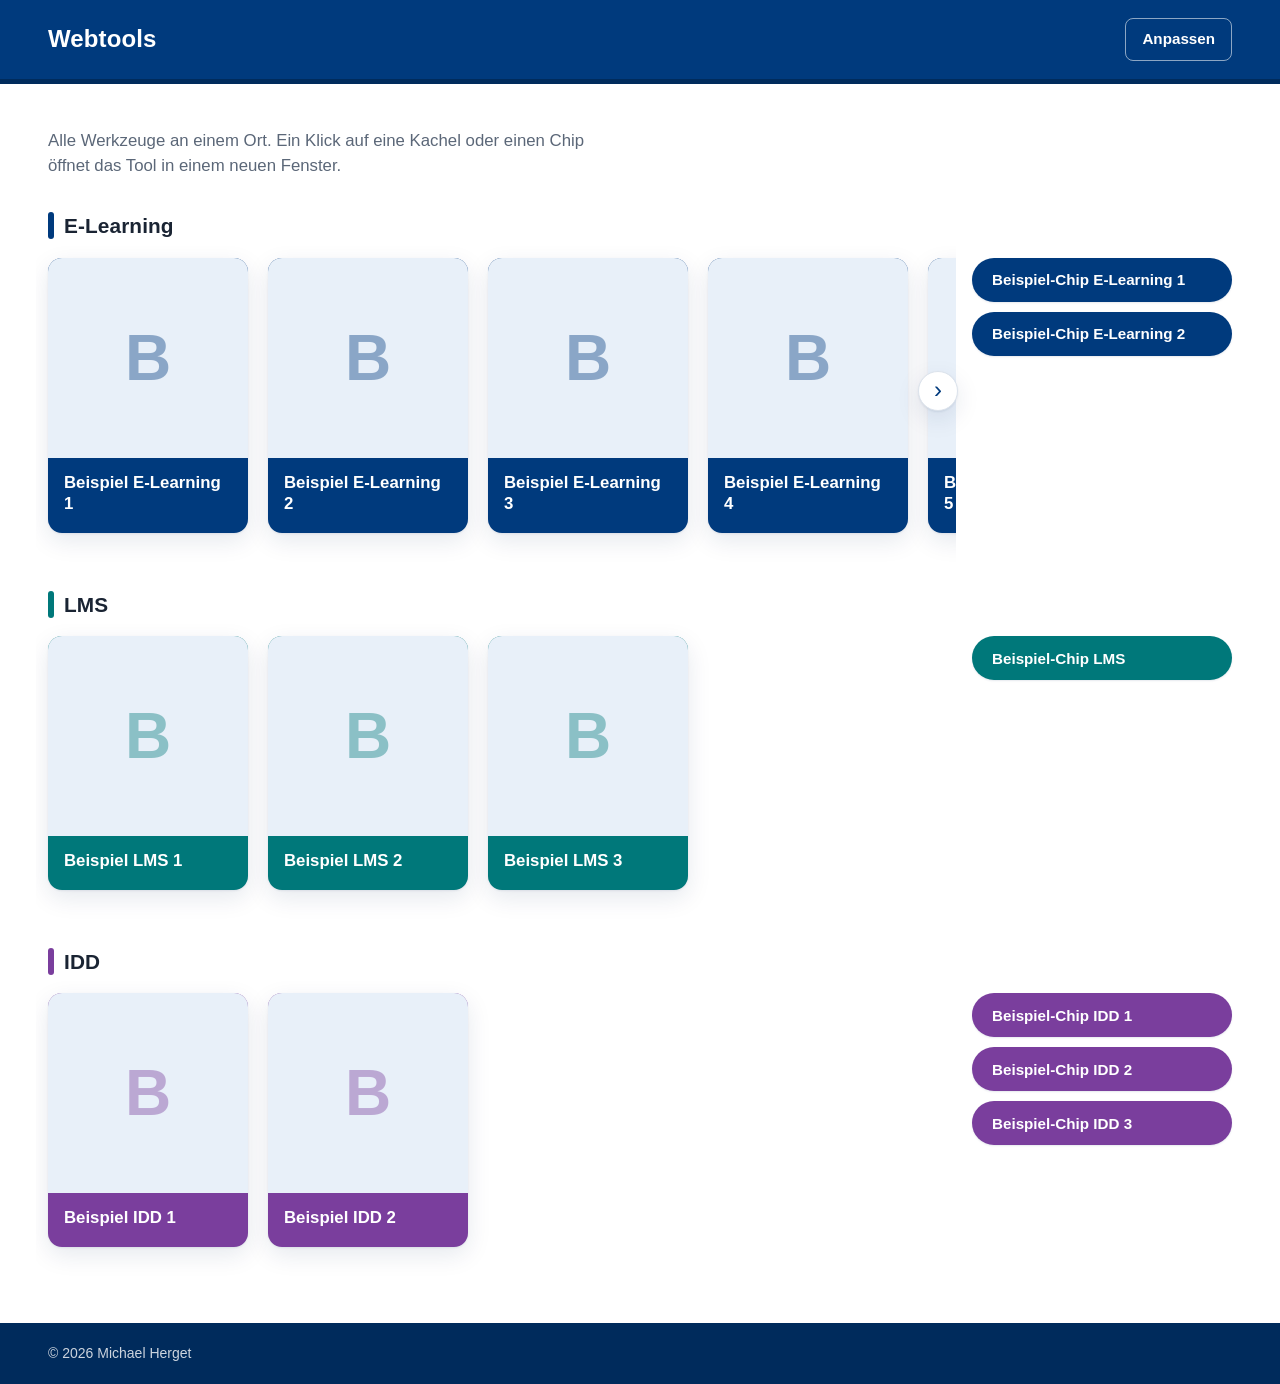
==== commit fe9c5048: "Fußzeile: Copyright auf "Michael Herget" Co-Authored-By: Claude Opus 5.5 <noreply@anthropic.com> Cla" ====
--- a/index.html
+++ b/index.html
@@ -22,7 +22,7 @@
 
 <footer class="seitenfuss">
   <div class="innen" id="fusszeile">
-    <span>© <span id="jahr"></span> R+V Versicherung AG</span>
+    <span>© <span id="jahr"></span> Michael Herget</span>
   </div>
 </footer>
 
--- a/assets/rv.css
+++ b/assets/rv.css
@@ -173,6 +173,9 @@
 .kategorienliste{display:flex;flex-direction:column;gap:10px;margin-top:12px}
 .katzeile{display:flex;align-items:center;gap:10px;flex-wrap:wrap}
 .katprobe{flex:1 1 140px;min-width:0;padding:8px 16px;border-radius:999px;background:var(--kat);color:var(--kat-text);font-weight:600;font-size:.95rem}
+input.katname{width:auto;border:2px solid transparent;border-radius:999px;background:var(--kat);color:var(--kat-text);font:inherit;font-weight:600;font-size:.95rem;padding:7px 16px;cursor:text}
+input.katname:hover{border-color:var(--linie)}
+input.katname:focus{border-color:var(--rv-orange)}
 .katzeile input[type=color]{width:44px;height:38px;padding:3px;border:1px solid var(--linie);border-radius:8px;background:var(--weiss);cursor:pointer}
 .katzeile .hexfeld{width:96px;font-family:ui-monospace,Consolas,monospace;font-size:.9rem;text-transform:uppercase}
 .hexfeld.ungueltig{border-color:var(--gefahr)}
